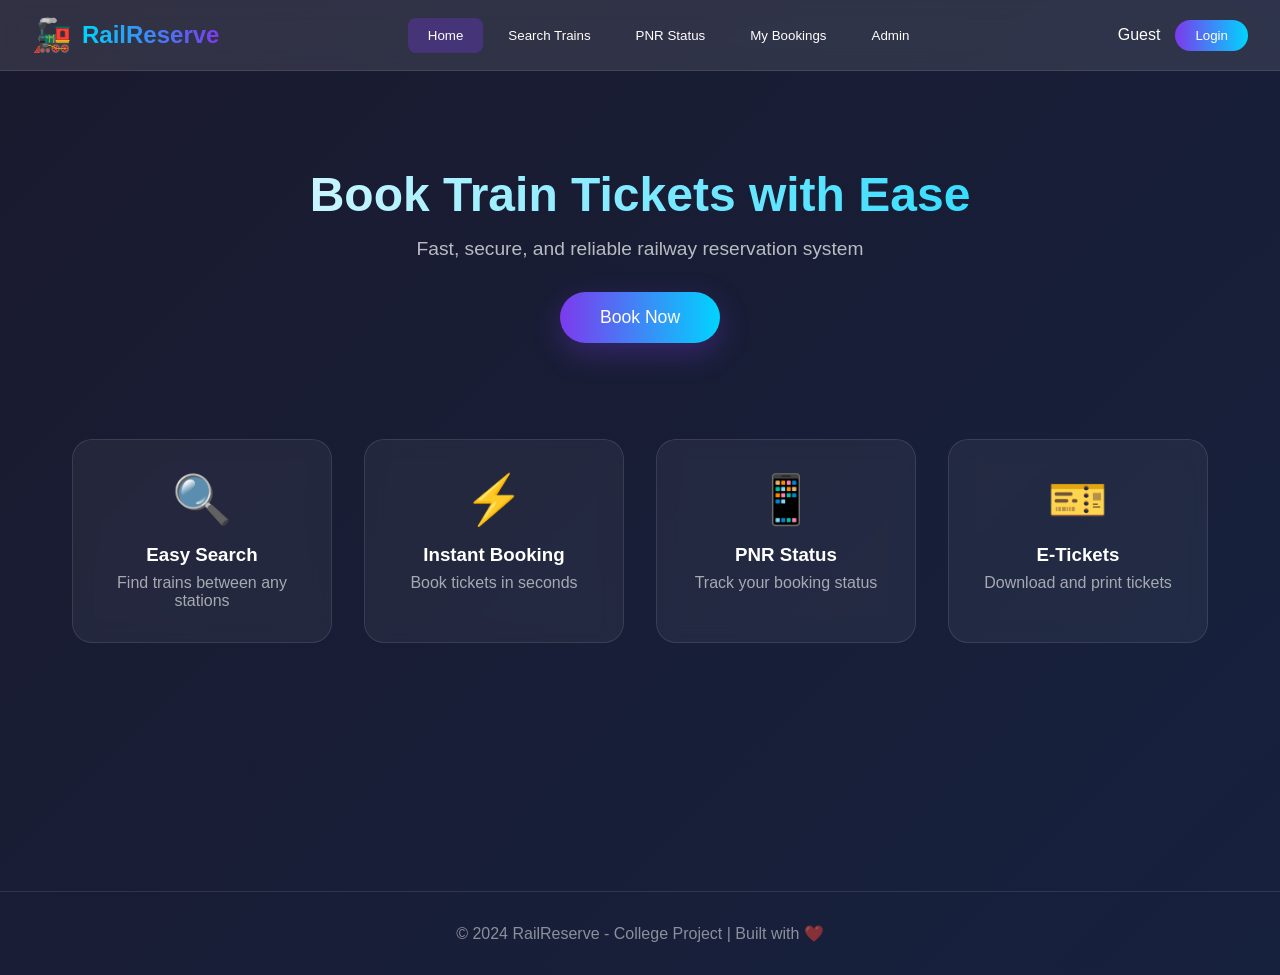
==== railwayreservation/index1.html @ 1a504360 "commit" ====
<!DOCTYPE html>
<html lang="en">
<head>
    <meta charset="UTF-8">
    <meta name="viewport" content="width=device-width, initial-scale=1.0">
    <title>RailReserve | Railway Reservation System</title>
    <link rel="stylesheet" href="style1.css">
    <link href="[fonts.googleapis.com](https://fonts.googleapis.com/css2?family=Poppins:wght@300;400;500;600;700&display=swap)" rel="stylesheet">
</head>
<body>
    <!-- Navigation -->
    <nav>
        <div class="nav-brand">
            <span class="logo">🚂</span>
            <h2>RailReserve</h2>
        </div>
        <div class="nav-links">
            <button class="nav-btn active" onclick="showSection('home')">Home</button>
            <button class="nav-btn" onclick="showSection('search')">Search Trains</button>
            <button class="nav-btn" onclick="showSection('pnr')">PNR Status</button>
            <button class="nav-btn" onclick="showSection('bookings')">My Bookings</button>
            <button class="nav-btn" onclick="showSection('admin')">Admin</button>
        </div>
        <div class="user-info" id="user-info">
            <span id="user-name">Guest</span>
            <button onclick="showLoginModal()">Login</button>
        </div>
    </nav>

    <!-- Home Section -->
    <section id="home-section" class="section">
        <div class="hero">
            <h1>Book Train Tickets with Ease</h1>
            <p>Fast, secure, and reliable railway reservation system</p>
            <button class="cta-btn" onclick="showSection('search')">Book Now</button>
        </div>
        <div class="features">
            <div class="feature-card">
                <span class="feature-icon">🔍</span>
                <h3>Easy Search</h3>
                <p>Find trains between any stations</p>
            </div>
            <div class="feature-card">
                <span class="feature-icon">⚡</span>
                <h3>Instant Booking</h3>
                <p>Book tickets in seconds</p>
            </div>
            <div class="feature-card">
                <span class="feature-icon">📱</span>
                <h3>PNR Status</h3>
                <p>Track your booking status</p>
            </div>
            <div class="feature-card">
                <span class="feature-icon">🎫</span>
                <h3>E-Tickets</h3>
                <p>Download and print tickets</p>
            </div>
        </div>
    </section>

    <!-- Search Section -->
    <section id="search-section" class="section" style="display:none;">
        <div class="container">
            <h1>Search Trains</h1>
            <div class="search-box">
                <div class="input-group">
                    <label>From Station</label>
                    <input type="text" id="from" placeholder="Enter city (e.g., Mumbai)" list="stations-list">
                </div>
                <div class="swap-btn" onclick="swapStations()">⇄</div>
                <div class="input-group">
                    <label>To Station</label>
                    <input type="text" id="to" placeholder="Enter city (e.g., Delhi)" list="stations-list">
                </div>
                <div class="input-group">
                    <label>Date</label>
                    <input type="date" id="travel-date">
                </div>
                <div class="input-group">
                    <label>Class</label>
                    <select id="travel-class">
                        <option value="SL">Sleeper (SL)</option>
                        <option value="3A">AC 3 Tier (3A)</option>
                        <option value="2A">AC 2 Tier (2A)</option>
                        <option value="1A">AC First Class (1A)</option>
                    </select>
                </div>
                <button class="search-btn" onclick="searchTrains()">Search Trains</button>
            </div>
            <datalist id="stations-list"></datalist>
            <div id="train-results"></div>
        </div>
    </section>

    <!-- PNR Status Section -->
    <section id="pnr-section" class="section" style="display:none;">
        <div class="container">
            <h1>Check PNR Status</h1>
            <div class="pnr-box">
                <input type="text" id="pnr-input" placeholder="Enter 10-digit PNR number" maxlength="10">
                <button onclick="checkPNR()">Check Status</button>
            </div>
            <div id="pnr-result"></div>
        </div>
    </section>

    <!-- Bookings Section -->
    <section id="bookings-section" class="section" style="display:none;">
        <div class="container">
            <h1>My Bookings</h1>
            <div class="filter-bar">
                <button class="filter-btn active" onclick="filterBookings('all')">All</button>
                <button class="filter-btn" onclick="filterBookings('confirmed')">Confirmed</button>
                <button class="filter-btn" onclick="filterBookings('cancelled')">Cancelled</button>
            </div>
            <div id="booked-list"></div>
        </div>
    </section>

    <!-- Admin Section -->
    <section id="admin-section" class="section" style="display:none;">
        <div class="container">
            <h1>Admin Panel</h1>
            <div class="admin-tabs">
                <button class="tab-btn active" onclick="showAdminTab('trains')">Manage Trains</button>
                <button class="tab-btn" onclick="showAdminTab('bookings')">All Bookings</button>
                <button class="tab-btn" onclick="showAdminTab('stats')">Statistics</button>
            </div>
            
            <div id="admin-trains" class="admin-content">
                <h2>Add New Train</h2>
                <form id="add-train-form" onsubmit="addTrain(event)">
                    <div class="form-row">
                        <input type="text" id="train-number" placeholder="Train Number" required>
                        <input type="text" id="train-name" placeholder="Train Name" required>
                    </div>
                    <div class="form-row">
                        <input type="text" id="train-from" placeholder="From Station" required>
                        <input type="text" id="train-to" placeholder="To Station" required>
                    </div>
                    <div class="form-row">
                        <input type="time" id="departure-time" required>
                        <input type="time" id="arrival-time" required>
                    </div>
                    <div class="form-row">
                        <input type="number" id="train-price" placeholder="Base Price (₹)" required>
                        <input type="number" id="total-seats" placeholder="Total Seats" required>
                    </div>
                    <div class="form-row">
                        <label>Running Days:</label>
                        <div class="days-checkboxes">
                            <label><input type="checkbox" value="Mon"> Mon</label>
                            <label><input type="checkbox" value="Tue"> Tue</label>
                            <label><input type="checkbox" value="Wed"> Wed</label>
                            <label><input type="checkbox" value="Thu"> Thu</label>
                            <label><input type="checkbox" value="Fri"> Fri</label>
                            <label><input type="checkbox" value="Sat"> Sat</label>
                            <label><input type="checkbox" value="Sun"> Sun</label>
                        </div>
                    </div>
                    <button type="submit">Add Train</button>
                </form>
                <h2>Existing Trains</h2>
                <div id="trains-list"></div>
            </div>
            
            <div id="admin-bookings" class="admin-content" style="display:none;">
                <h2>All Bookings</h2>
                <div id="all-bookings-list"></div>
            </div>
            
            <div id="admin-stats" class="admin-content" style="display:none;">
                <h2>Statistics</h2>
                <div class="stats-grid" id="stats-grid"></div>
            </div>
        </div>
    </section>

    <!-- Booking Modal -->
    <div id="booking-modal" class="modal">
        <div class="modal-content">
            <span class="close" onclick="closeModal('booking-modal')">&times;</span>
            <h2>Book Ticket</h2>
            <form id="booking-form" onsubmit="confirmBooking(event)">
                <div id="train-info"></div>
                <h3>Passenger Details</h3>
                <div id="passenger-forms"></div>
                <button type="button" class="add-passenger-btn" onclick="addPassenger()">+ Add Passenger</button>
                <div class="form-group">
                    <label>Contact Email</label>
                    <input type="email" id="contact-email" required>
                </div>
                <div class="form-group">
                    <label>Contact Phone</label>
                    <input type="tel" id="contact-phone" required>
                </div>
                <div class="price-summary" id="price-summary"></div>
                <button type="submit" class="confirm-btn">Confirm Booking</button>
            </form>
        </div>
    </div>

    <!-- Login Modal -->
    <div id="login-modal" class="modal">
        <div class="modal-content small">
            <span class="close" onclick="closeModal('login-modal')">&times;</span>
            <h2>Login / Register</h2>
            <div class="tabs">
                <button class="tab active" onclick="switchTab('login')">Login</button>
                <button class="tab" onclick="switchTab('register')">Register</button>
            </div>
            <form id="login-form" onsubmit="handleLogin(event)">
                <input type="email" id="login-email" placeholder="Email" required>
                <input type="password" id="login-password" placeholder="Password" required>
                <button type="submit">Login</button>
            </form>
            <form id="register-form" style="display:none;" onsubmit="handleRegister(event)">
                <input type="text" id="register-name" placeholder="Full Name" required>
                <input type="email" id="register-email" placeholder="Email" required>
                <input type="tel" id="register-phone" placeholder="Phone" required>
                <input type="password" id="register-password" placeholder="Password" required>
                <button type="submit">Register</button>
            </form>
        </div>
    </div>

    <!-- Ticket Modal -->
    <div id="ticket-modal" class="modal">
        <div class="modal-content">
            <span class="close" onclick="closeModal('ticket-modal')">&times;</span>
            <div id="ticket-content"></div>
            <div class="ticket-actions">
                <button onclick="printTicket()">🖨️ Print Ticket</button>
                <button onclick="downloadTicket()">📥 Download</button>
            </div>
        </div>
    </div>

    <footer>
        <p>© 2024 RailReserve - College Project | Built with ❤️</p>
    </footer>

    <script src="database.js"></script>
    <script src="script.js"></script>
</body>
</html>
---- railwayreservation/style1.css ----
* {
    margin: 0;
    padding: 0;
    box-sizing: border-box;
}

body {
    font-family: 'Poppins', sans-serif;
    background: linear-gradient(135deg, #1a1a2e 0%, #16213e 100%);
    min-height: 100vh;
    color: #fff;
}

/* Navigation */
nav {
    background: rgba(255, 255, 255, 0.1);
    backdrop-filter: blur(10px);
    padding: 1rem 2rem;
    display: flex;
    justify-content: space-between;
    align-items: center;
    position: sticky;
    top: 0;
    z-index: 100;
    border-bottom: 1px solid rgba(255, 255, 255, 0.1);
}

.nav-brand {
    display: flex;
    align-items: center;
    gap: 10px;
}

.nav-brand .logo {
    font-size: 2rem;
}

.nav-brand h2 {
    background: linear-gradient(90deg, #00d4ff, #7c3aed);
    -webkit-background-clip: text;
    -webkit-text-fill-color: transparent;
    background-clip: text;
}

.nav-links {
    display: flex;
    gap: 5px;
}

.nav-btn {
    padding: 10px 20px;
    background: transparent;
    color: #fff;
    border: none;
    border-radius: 8px;
    cursor: pointer;
    transition: all 0.3s;
    font-family: inherit;
}

.nav-btn:hover,
.nav-btn.active {
    background: rgba(124, 58, 237, 0.3);
}

.user-info {
    display: flex;
    align-items: center;
    gap: 15px;
}

.user-info button {
    padding: 8px 20px;
    background: linear-gradient(90deg, #7c3aed, #00d4ff);
    border: none;
    border-radius: 20px;
    color: #fff;
    cursor: pointer;
    font-family: inherit;
    transition: transform 0.3s;
}

.user-info button:hover {
    transform: scale(1.05);
}

/* Sections */
.section {
    padding: 2rem;
    min-height: calc(100vh - 80px);
}

.container {
    max-width: 1200px;
    margin: 0 auto;
}

/* Hero Section */
.hero {
    text-align: center;
    padding: 4rem 2rem;
}

.hero h1 {
    font-size: 3rem;
    margin-bottom: 1rem;
    background: linear-gradient(90deg, #fff, #00d4ff);
    -webkit-background-clip: text;
    -webkit-text-fill-color: transparent;
    background-clip: text;
}

.hero p {
    font-size: 1.2rem;
    color: rgba(255, 255, 255, 0.7);
    margin-bottom: 2rem;
}

.cta-btn {
    padding: 15px 40px;
    font-size: 1.1rem;
    background: linear-gradient(90deg, #7c3aed, #00d4ff);
    border: none;
    border-radius: 30px;
    color: #fff;
    cursor: pointer;
    font-family: inherit;
    transition: all 0.3s;
    box-shadow: 0 10px 30px rgba(124, 58, 237, 0.3);
}

.cta-btn:hover {
    transform: translateY(-3px);
    box-shadow: 0 15px 40px rgba(124, 58, 237, 0.4);
}

/* Features */
.features {
    display: grid;
    grid-template-columns: repeat(auto-fit, minmax(250px, 1fr));
    gap: 2rem;
    padding: 2rem;
    max-width: 1200px;
    margin: 0 auto;
}

.feature-card {
    background: rgba(255, 255, 255, 0.05);
    backdrop-filter: blur(10px);
    padding: 2rem;
    border-radius: 20px;
    text-align: center;
    border: 1px solid rgba(255, 255, 255, 0.1);
    transition: all 0.3s;
}

.feature-card:hover {
    transform: translateY(-10px);
    border-color: #7c3aed;
}

.feature-icon {
    font-size: 3rem;
    display: block;
    margin-bottom: 1rem;
}

.feature-card h3 {
    margin-bottom: 0.5rem;
}

.feature-card p {
    color: rgba(255, 255, 255, 0.6);
}

/* Search Box */
.search-box {
    background: rgba(255, 255, 255, 0.05);
    backdrop-filter: blur(10px);
    padding: 2rem;
    border-radius: 20px;
    display: flex;
    flex-wrap: wrap;
    gap: 1rem;
    align-items: flex-end;
    border: 1px solid rgba(255, 255, 255, 0.1);
    margin-bottom: 2rem;
}

.input-group {
    flex: 1;
    min-width: 150px;
}

.input-group label {
    display: block;
    margin-bottom: 5px;
    font-size: 0.9rem;
    color: rgba(255, 255, 255, 0.7);
}

.input-group input,
.input-group select {
    width: 100%;
    padding: 12px 15px;
    border: 1px solid rgba(255, 255, 255, 0.2);
    border-radius: 10px;
    background: rgba(255, 255, 255, 0.1);
    color: #fff;
    font-family: inherit;
    font-size: 1rem;
}

.input-group input::placeholder {
    color: rgba(255, 255, 255, 0.5);
}

.input-group input:focus,
.input-group select:focus {
    outline: none;
    border-color: #7c3aed;
}

.swap-btn {
    width: 40px;
    height: 40px;
    display: flex;
    align-items: center;
    justify-content: center;
    background: rgba(124, 58, 237, 0.3);
    border-radius: 50%;
    cursor: pointer;
    font-size: 1.2rem;
    transition: all 0.3s;
}

.swap-btn:hover {
    background: #7c3aed;
    transform: rotate(180deg);
}

.search-btn {
    padding: 12px 30px;
    background: linear-gradient(90deg, #7c3aed, #00d4ff);
    border: none;
    border-radius: 10px;
    color: #fff;
    cursor: pointer;
    font-family: inherit;
    font-size: 1rem;
    font-weight: 500;
    transition: all 0.3s;
}

.search-btn:hover {
    transform: scale(1.05);
}

/* Train Cards */
.train-card {
    background: rgba(255, 255, 255, 0.05);
    backdrop-filter: blur(10px);
    padding: 1.5rem;
    border-radius: 15px;
    margin-bottom: 1rem;
    border: 1px solid rgba(255, 255, 255, 0.1);
    display: grid;
    grid-template-columns: 2fr 1fr 1fr 1fr auto;
    align-items: center;
    gap: 1rem;
    transition: all 0.3s;
}

.train-card:hover {
    border-color: #7c3aed;
    transform: translateX(5px);
}

.train-info h3 {
    margin-bottom: 5px;
    color: #00d4ff;
}

.train-info .train-number {
    font-size: 0.85rem;
    color: rgba(255, 255, 255, 0.5);
}

.train-timing {
    text-align: center;
}

.train-timing .time {
    font-size: 1.2rem;
    font-weight: 600;
}

.train-timing .station {
    font-size: 0.8rem;
    color: rgba(255, 255, 255, 0.5);
}

.train-duration {
    text-align: center;
    padding: 0 1rem;
    border-left: 1px solid rgba(255, 255, 255, 0.1);
    border-right: 1px solid rgba(255, 255, 255, 0.1);
}

.train-duration .duration {
    font-size: 0.9rem;
    color: #00d4ff;
}

.train-duration .line {
    width: 100%;
    height: 2px;
    background: linear-gradient(90deg, #7c3aed, #00d4ff);
    margin: 5px 0;
    position: relative;
}

.train-duration .line::before,
.train-duration .line::after {
    content: '';
    position: absolute;
    width: 8px;
    height: 8px;
    background: #fff;
    border-radius: 50%;
    top: 50%;
    transform: translateY(-50%);
}

.train-duration .line::before {
    left: 0;
}

.train-duration .line::after {
    right: 0;
}

.train-seats {
    text-align: center;
}

.seats-available {
    color: #4ade80;
    font-weight: 600;
}

.seats-limited {
    color: #fbbf24;
    font-weight: 600;
}

.seats-none {
    color: #f87171;
    font-weight: 600;
}

.train-price {
    text-align: right;
}

.train-price .price {
    font-size: 1.3rem;
    font-weight: 700;
    color: #4ade80;
}

.book-btn {
    padding: 10px 25px;
    background: linear-gradient(90deg, #7c3aed, #00d4ff);
    border: none;
    border-radius: 8px;
    color: #fff;
    cursor: pointer;
    font-family: inherit;
    font-weight: 500;
    transition: all 0.3s;
}

.book-btn:hover {
    transform: scale(1.05);
}

.book-btn:disabled {
    background: #666;
    cursor: not-allowed;
    transform: none;
}

/* PNR Section */
.pnr-box {
    display: flex;
    gap: 1rem;
    max-width: 500px;
    margin: 0 auto 2rem;
}

.pnr-box input {
    flex: 1;
    padding: 15px 20px;
    border: 2px solid rgba(255, 255, 255, 0.2);
    border-radius: 10px;
    background: rgba(255, 255, 255, 0.1);
    color: #fff;
    font-size: 1.2rem;
    font-family: inherit;
    letter-spacing: 2px;
}

.pnr-box input:focus {
    outline: none;
    border-color: #7c3aed;
}

.pnr-box button {
    padding: 15px 30px;
    background: linear-gradient(90deg, #7c3aed, #00d4ff);
    border: none;
    border-radius: 10px;
    color: #fff;
    cursor: pointer;
    font-family: inherit;
    font-size: 1rem;
    font-weight: 500;
}

#pnr-result {
    max-width: 600px;
    margin: 0 auto;
}

.pnr-card {
    background: rgba(255, 255, 255, 0.05);
    backdrop-filter: blur(10px);
    padding: 2rem;
    border-radius: 20px;
    border: 1px solid rgba(255, 255, 255, 0.1);
}

.pnr-header {
    display: flex;
    justify-content: space-between;
    align-items: center;
    margin-bottom: 1.5rem;
    padding-bottom: 1rem;
    border-bottom: 1px solid rgba(255, 255, 255, 0.1);
}

.pnr-status {
    padding: 5px 15px;
    border-radius: 20px;
    font-weight: 600;
}

.pnr-status.confirmed {
    background: rgba(74, 222, 128, 0.2);
    color: #4ade80;
}

.pnr-status.waiting {
    background: rgba(251, 191, 36, 0.2);
    color: #fbbf24;
}

.pnr-status.cancelled {
    background: rgba(248, 113, 113, 0.2);
    color: #f87171;
}

/* Filter Bar */
.filter-bar {
    display: flex;
    gap: 10px;
    margin-bottom: 1.5rem;
}

.filter-btn {
    padding: 8px 20px;
    background: rgba(255, 255, 255, 0.1);
    border: 1px solid rgba(255, 255, 255, 0.2);
    border-radius: 20px;
    color: #fff;
    cursor: pointer;
    font-family: inherit;
    transition: all 0.3s;
}

.filter-btn:hover,
.filter-btn.active {
    background: #7c3aed;
    border-color: #7c3aed;
}

/* Ticket Card */
.ticket-card {
    background: rgba(255, 255, 255, 0.05);
    backdrop-filter: blur(10px);
    padding: 1.5rem;
    border-radius: 15px;
    margin-bottom: 1rem;
    border-left: 4px solid #4ade80;
    display: flex;
    justify-content: space-between;
    align-items: center;
}

.ticket-card.cancelled {
    border-left-color: #f87171;
    opacity: 0.7;
}

.ticket-details h3 {
    color: #00d4ff;
    margin-bottom: 5px;
}

.ticket-pnr {
    font-family: monospace;
    background: rgba(255, 255, 255, 0.1);
    padding: 2px 8px;
    border-radius: 4px;
    font-size: 0.9rem;
}

.ticket-actions {
    display: flex;
    gap: 10px;
}

.ticket-actions button {
    padding: 8px 15px;
    border: none;
    border-radius: 8px;
    cursor: pointer;
    font-family: inherit;
    transition: all 0.3s;
}

.view-btn {
    background: rgba(0, 212, 255, 0.2);
    color: #00d4ff;
}

.cancel-btn {
    background: rgba(248, 113, 113, 0.2);
    color: #f87171;
}

/* Admin Section */
.admin-tabs {
    display: flex;
    gap: 10px;
    margin-bottom: 2rem;
}

.tab-btn {
    padding: 10px 25px;
    background: rgba(255, 255, 255, 0.1);
    border: 1px solid rgba(255, 255, 255, 0.2);
    border-radius: 10px;
    color: #fff;
    cursor: pointer;
    font-family: inherit;
    transition: all 0.3s;
}

.tab-btn:hover,
.tab-btn.active {
    background: #7c3aed;
    border-color: #7c3aed;
}

.admin-content {
    background: rgba(255, 255, 255, 0.05);
    backdrop-filter: blur(10px);
    padding: 2rem;
    border-radius: 20px;
    border: 1px solid rgba(255, 255, 255, 0.1);
}

.admin-content h2 {
    margin-bottom: 1.5rem;
    color: #00d4ff;
}

.form-row {
    display: flex;
    gap: 1rem;
    margin-bottom: 1rem;
}

.form-row input,
.form-row select {
    flex: 1;
    padding: 12px 15px;
    border: 1px solid rgba(255, 255, 255, 0.2);
    border-radius: 10px;
    background: rgba(255, 255, 255, 0.1);
    color: #fff;
    font-family: inherit;
}

.form-row input:focus {
    outline: none;
    border-color: #7c3aed;
}

.days-checkboxes {
    display: flex;
    flex-wrap: wrap;
    gap: 15px;
}

.days-checkboxes label {
    display: flex;
    align-items: center;
    gap: 5px;
    cursor: pointer;
}

#add-train-form button {
    width: 100%;
    padding: 12px;
    background: linear-gradient(90deg, #7c3aed, #00d4ff);
    border: none;
    border-radius: 10px;
    color: #fff;
    cursor: pointer;
    font-family: inherit;
    font-size: 1rem;
    font-weight: 500;
    margin-top: 1rem;
}

.stats-grid {
    display: grid;
    grid-template-columns: repeat(auto-fit, minmax(200px, 1fr));
    gap: 1.5rem;
}

.stat-card {
    background: rgba(255, 255, 255, 0.05);
    padding: 1.5rem;
    border-radius: 15px;
    text-align: center;
    border: 1px solid rgba(255, 255, 255, 0.1);
}

.stat-card .value {
    font-size: 2.5rem;
    font-weight: 700;
    background: linear-gradient(90deg, #00d4ff, #7c3aed);
    -webkit-background-clip: text;
    -webkit-text-fill-color: transparent;
    background-clip: text;
}

.stat-card .label {
    color: rgba(255, 255, 255, 0.6);
    margin-top: 5px;
}

/* Modal */
.modal {
    display: none;
    position: fixed;
    top: 0;
    left: 0;
    width: 100%;
    height: 100%;
    background: rgba(0, 0, 0, 0.8);
    backdrop-filter: blur(5px);
    z-index: 1000;
    justify-content: center;
    align-items: center;
    padding: 1rem;
}

.modal-content {
    background: linear-gradient(135deg, #1a1a2e 0%, #16213e 100%);
    padding: 2rem;
    border-radius: 20px;
    max-width: 600px;
    width: 100%;
    max-height: 90vh;
    overflow-y: auto;
    position: relative;
    border: 1px solid rgba(255, 255, 255, 0.1);
}

.modal-content.small {
    max-width: 400px;
}

.close {
    position: absolute;
    top: 15px;
    right: 20px;
    font-size: 1.5rem;
    cursor: pointer;
    color: rgba(255, 255, 255, 0.5);
    transition: color 0.3s;
}

.close:hover {
    color: #fff;
}

.modal-content h2 {
    margin-bottom: 1.5rem;
    color: #00d4ff;
}

.tabs {
    display: flex;
    gap: 10px;
    margin-bottom: 1.5rem;
}

.tab {
    flex: 1;
    padding: 10px;
    background: rgba(255, 255, 255, 0.1);
    border: none;
    border-radius: 8px;
    color: #fff;
    cursor: pointer;
    font-family: inherit;
    transition: all 0.3s;
}

.tab.active {
    background: #7c3aed;
}

#login-form input,
#register-form input {
    width: 100%;
    padding: 12px 15px;
    margin-bottom: 1rem;
    border: 1px solid rgba(255, 255, 255, 0.2);
    border-radius: 10px;
    background: rgba(255, 255, 255, 0.1);
    color: #fff;
    font-family: inherit;
}

#login-form button,
#register-form button {
    width: 100%;
    padding: 12px;
    background: linear-gradient(90deg, #7c3aed, #00d4ff);
    border: none;
    border-radius: 10px;
    color: #fff;
    cursor: pointer;
    font-family: inherit;
    font-weight: 500;
}

/* Booking Form */
.form-group {
    margin-bottom: 1rem;
}

.form-group label {
    display: block;
    margin-bottom: 5px;
    color: rgba(255, 255, 255, 0.7);
}

.form-group input,
.form-group select {
    width: 100%;
    padding: 12px 15px;
    border: 1px solid rgba(255, 255, 255, 0.2);
    border-radius: 10px;
    background: rgba(255, 255, 255, 0.1);
    color: #fff;
    font-family: inherit;
}

.passenger-form {
    background: rgba(255, 255, 255, 0.05);
    padding: 1rem;
    border-radius: 10px;
    margin-bottom: 1rem;
    position: relative;
}

.passenger-form h4 {
    margin-bottom: 1rem;
    color: #00d4ff;
}

.remove-passenger {
    position: absolute;
    top: 10px;
    right: 10px;
    background: rgba(248, 113, 113, 0.2);
    border: none;
    color: #f87171;
    width: 25px;
    height: 25px;
    border-radius: 50%;
    cursor: pointer;
}

.add-passenger-btn {
    width: 100%;
    padding: 10px;
    background: rgba(255, 255, 255, 0.1);
    border: 2px dashed rgba(255, 255, 255, 0.3);
    border-radius: 10px;
    color: rgba(255, 255, 255, 0.7);
    cursor: pointer;
    font-family: inherit;
    margin-bottom: 1rem;
    transition: all 0.3s;
}

.add-passenger-btn:hover {
    border-color: #7c3aed;
    color: #7c3aed;
}

.price-summary {
    background: rgba(74, 222, 128, 0.1);
    padding: 1rem;
    border-radius: 10px;
    margin-bottom: 1rem;
}

.price-summary .total {
    font-size: 1.5rem;
    font-weight: 700;
    color: #4ade80;
}

.confirm-btn {
    width: 100%;
    padding: 15px;
    background: linear-gradient(90deg, #4ade80, #00d4ff);
    border: none;
    border-radius: 10px;
    color: #fff;
    cursor: pointer;
    font-family: inherit;
    font-size: 1.1rem;
    font-weight: 600;
}

/* Ticket Display */
.ticket-display {
    background: #fff;
    color: #333;
    padding: 2rem;
    border-radius: 15px;
    font-family: 'Courier New', monospace;
}

.ticket-display .header {
    text-align: center;
    border-bottom: 2px dashed #ccc;
    padding-bottom: 1rem;
    margin-bottom: 1rem;
}

.ticket-display .header h2 {
    color: #7c3aed;
}

.ticket-display .details {
    display: grid;
    grid-template-columns: 1fr 1fr;
    gap: 1rem;
}

.ticket-display .detail-item {
    padding: 0.5rem;
}

.ticket-display .label {
    font-size: 0.8rem;
    color: #666;
}

.ticket-display .value {
    font-weight: bold;
    font-size: 1.1rem;
}

.ticket-display .pnr-code {
    text-align: center;
    margin-top: 1rem;
    padding-top: 1rem;
    border-top: 2px dashed #ccc;
}

.ticket-display .pnr-code .pnr {
    font-size: 2rem;
    font-weight: bold;
    color: #7c3aed;
    letter-spacing: 3px;
}

.ticket-display .barcode {
    text-align: center;
    margin-top: 1rem;
    font-size: 2rem;
    letter-spacing: 5px;
}

/* Footer */
footer {
    text-align: center;
    padding: 2rem;
    color: rgba(255, 255, 255, 0.5);
    border-top: 1px solid rgba(255, 255, 255, 0.1);
}

/* Responsive */
@media (max-width: 768px) {
    nav {
        flex-direction: column;
        gap: 1rem;
    }
    
    .nav-links {
        flex-wrap: wrap;
        justify-content: center;
    }
    
    .hero h1 {
        font-size: 2rem;
    }
    
    .train-card {
        grid-template-columns: 1fr;
        text-align: center;
    }
    
    .train-duration {
        border: none;
        border-top: 1px solid rgba(255, 255, 255, 0.1);
        border-bottom: 1px solid rgba(255, 255, 255, 0.1);
        padding: 1rem 0;
    }
    
    .form-row {
        flex-direction: column;
    }
}

/* Animations */
@keyframes fadeIn {
    from { opacity: 0; transform: translateY(20px); }
    to { opacity: 1; transform: translateY(0); }
}

.train-card {
    animation: fadeIn 0.5s ease forwards;
}

.train-card:nth-child(1) { animation-delay: 0.1s; }
.train-card:nth-child(2) { animation-delay: 0.2s; }
.train-card:nth-child(3) { animation-delay: 0.3s; }
.train-card:nth-child(4) { animation-delay: 0.4s; }
.train-card:nth-child(5) { animation-delay: 0.5s; }

/* Toast Notifications */
.toast {
    position: fixed;
    bottom: 20px;
    right: 20px;
    padding: 15px 25px;
    background: #333;
    color: #fff;
    border-radius: 10px;
    z-index: 2000;
    animation: slideIn 0.3s ease;
}

.toast.success {
    background: linear-gradient(90deg, #4ade80, #22c55e);
}

.toast.error {
    background: linear-gradient(90deg, #f87171, #ef4444);
}

@keyframes slideIn {
    from { transform: translateX(100%); opacity: 0; }
    to { transform: translateX(0); opacity: 1; }
}
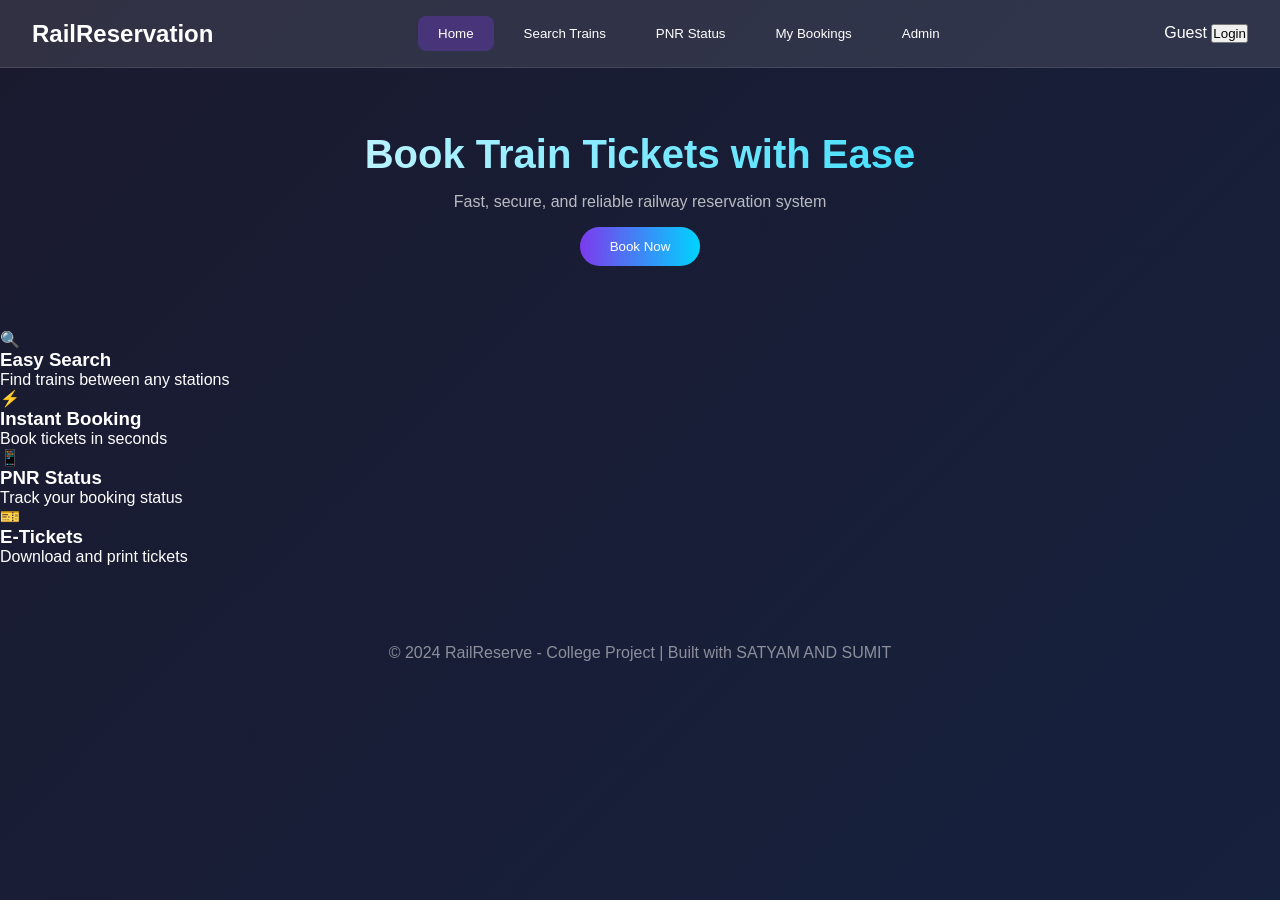
==== commit 2c4aaa91: "commit" ====
--- a/railwayreservation/index1.html
+++ b/railwayreservation/index1.html
@@ -11,8 +11,7 @@
     <!-- Navigation -->
     <nav>
         <div class="nav-brand">
-            <span class="logo">🚂</span>
-            <h2>RailReserve</h2>
+            <h2>RailReservation</h2>
         </div>
         <div class="nav-links">
             <button class="nav-btn active" onclick="showSection('home')">Home</button>
@@ -235,9 +234,12 @@
             </div>
         </div>
     </div>
+<br>
+<br>
+<br>
 
     <footer>
-        <p>© 2024 RailReserve - College Project | Built with ❤️</p>
+        <p>© 2024 RailReserve - College Project | Built with SATYAM AND SUMIT</p>
     </footer>
 
     <script src="database.js"></script>
--- a/railwayreservation/style1.css
+++ b/railwayreservation/style1.css
@@ -1,999 +1,132 @@
-* {
-    margin: 0;
-    padding: 0;
-    box-sizing: border-box;
+/* Reset */
+*{margin:0;padding:0;box-sizing:border-box}
+
+/* Body */
+body{
+  font-family:Poppins,sans-serif;
+  background:linear-gradient(135deg,#1a1a2e,#16213e);
+  color:#fff;min-height:100vh;
 }
 
-body {
-    font-family: 'Poppins', sans-serif;
-    background: linear-gradient(135deg, #1a1a2e 0%, #16213e 100%);
-    min-height: 100vh;
-    color: #fff;
+/* Navbar */
+nav{
+  display:flex;justify-content:space-between;align-items:center;
+  padding:1rem 2rem;position:sticky;top:0;z-index:100;
+  background:rgba(255,255,255,.1);border-bottom:1px solid rgba(255,255,255,.1)
+}
+.nav-links{display:flex;gap:10px}
+.nav-btn{
+  padding:10px 20px;border:none;border-radius:8px;
+  background:transparent;color:#fff;cursor:pointer
+}
+.nav-btn:hover,.active{background:rgba(124,58,237,.3)}
+
+/* Hero */
+.hero{text-align:center;padding:4rem 2rem}
+.hero h1{
+  font-size:2.5rem;
+  background:linear-gradient(90deg,#fff,#00d4ff);
+  -webkit-background-clip:text;color:transparent
+}
+.hero p{color:rgba(255,255,255,.7);margin:1rem 0}
+.cta-btn{
+  padding:12px 30px;border:none;border-radius:25px;
+  background:linear-gradient(90deg,#7c3aed,#00d4ff);
+  color:#fff;cursor:pointer
 }
 
-/* Navigation */
-nav {
-    background: rgba(255, 255, 255, 0.1);
-    backdrop-filter: blur(10px);
-    padding: 1rem 2rem;
-    display: flex;
-    justify-content: space-between;
-    align-items: center;
-    position: sticky;
-    top: 0;
-    z-index: 100;
-    border-bottom: 1px solid rgba(255, 255, 255, 0.1);
+/* Cards */
+.card{
+  background:rgba(255,255,255,.05);
+  padding:1.5rem;border-radius:15px;
+  border:1px solid rgba(255,255,255,.1);
+  transition:.3s
+}
+.card:hover{transform:translateY(-5px);border-color:#7c3aed}
+
+/* Grid */
+.grid{
+  display:grid;
+  grid-template-columns:repeat(auto-fit,minmax(250px,1fr));
+  gap:1.5rem;padding:2rem
 }
 
-.nav-brand {
-    display: flex;
-    align-items: center;
-    gap: 10px;
+/* Inputs */
+input,select{
+  width:100%;padding:10px;border-radius:8px;
+  border:1px solid rgba(255,255,255,.2);
+  background:rgba(255,255,255,.1);color:#fff
+}
+input:focus,select:focus{outline:none;border-color:#7c3aed}
+
+/* Buttons */
+.btn{
+  padding:10px 20px;border:none;border-radius:8px;
+  background:linear-gradient(90deg,#7c3aed,#00d4ff);
+  color:#fff;cursor:pointer
+}
+.btn:hover{transform:scale(1.05)}
+
+/* Train Card */
+.train{
+  display:grid;
+  grid-template-columns:2fr 1fr 1fr auto;
+  gap:1rem;align-items:center
+}
+.price{color:#4ade80;font-weight:bold}
+.available{color:#4ade80}
+.limited{color:#fbbf24}
+.full{color:#f87171}
+
+/* PNR */
+.pnr{
+  display:flex;gap:1rem;max-width:500px;margin:auto
 }
 
-.nav-brand .logo {
-    font-size: 2rem;
+/* Ticket */
+.ticket{
+  display:flex;justify-content:space-between;
+  padding:1rem;border-left:4px solid #4ade80
+}
+.ticket.cancel{border-color:#f87171;opacity:.6}
+
+/* Modal */
+.modal{
+  display:none;position:fixed;top:0;left:0;width:100%;height:100%;
+  background:rgba(0,0,0,.8);justify-content:center;align-items:center
+}
+.modal-content{
+  background:#1a1a2e;padding:2rem;border-radius:15px;
+  max-width:500px;width:90%
 }
 
-.nav-brand h2 {
-    background: linear-gradient(90deg, #00d4ff, #7c3aed);
-    -webkit-background-clip: text;
-    -webkit-text-fill-color: transparent;
-    background-clip: text;
-}
-
-.nav-links {
-    display: flex;
-    gap: 5px;
-}
-
-.nav-btn {
-    padding: 10px 20px;
-    background: transparent;
-    color: #fff;
-    border: none;
-    border-radius: 8px;
-    cursor: pointer;
-    transition: all 0.3s;
-    font-family: inherit;
-}
-
-.nav-btn:hover,
-.nav-btn.active {
-    background: rgba(124, 58, 237, 0.3);
-}
-
-.user-info {
-    display: flex;
-    align-items: center;
-    gap: 15px;
-}
-
-.user-info button {
-    padding: 8px 20px;
-    background: linear-gradient(90deg, #7c3aed, #00d4ff);
-    border: none;
-    border-radius: 20px;
-    color: #fff;
-    cursor: pointer;
-    font-family: inherit;
-    transition: transform 0.3s;
-}
-
-.user-info button:hover {
-    transform: scale(1.05);
-}
-
-/* Sections */
-.section {
-    padding: 2rem;
-    min-height: calc(100vh - 80px);
-}
-
-.container {
-    max-width: 1200px;
-    margin: 0 auto;
-}
-
-/* Hero Section */
-.hero {
-    text-align: center;
-    padding: 4rem 2rem;
-}
-
-.hero h1 {
-    font-size: 3rem;
-    margin-bottom: 1rem;
-    background: linear-gradient(90deg, #fff, #00d4ff);
-    -webkit-background-clip: text;
-    -webkit-text-fill-color: transparent;
-    background-clip: text;
-}
-
-.hero p {
-    font-size: 1.2rem;
-    color: rgba(255, 255, 255, 0.7);
-    margin-bottom: 2rem;
-}
-
-.cta-btn {
-    padding: 15px 40px;
-    font-size: 1.1rem;
-    background: linear-gradient(90deg, #7c3aed, #00d4ff);
-    border: none;
-    border-radius: 30px;
-    color: #fff;
-    cursor: pointer;
-    font-family: inherit;
-    transition: all 0.3s;
-    box-shadow: 0 10px 30px rgba(124, 58, 237, 0.3);
-}
-
-.cta-btn:hover {
-    transform: translateY(-3px);
-    box-shadow: 0 15px 40px rgba(124, 58, 237, 0.4);
-}
-
-/* Features */
-.features {
-    display: grid;
-    grid-template-columns: repeat(auto-fit, minmax(250px, 1fr));
-    gap: 2rem;
-    padding: 2rem;
-    max-width: 1200px;
-    margin: 0 auto;
-}
-
-.feature-card {
-    background: rgba(255, 255, 255, 0.05);
-    backdrop-filter: blur(10px);
-    padding: 2rem;
-    border-radius: 20px;
-    text-align: center;
-    border: 1px solid rgba(255, 255, 255, 0.1);
-    transition: all 0.3s;
-}
-
-.feature-card:hover {
-    transform: translateY(-10px);
-    border-color: #7c3aed;
-}
-
-.feature-icon {
-    font-size: 3rem;
-    display: block;
-    margin-bottom: 1rem;
-}
-
-.feature-card h3 {
-    margin-bottom: 0.5rem;
-}
-
-.feature-card p {
-    color: rgba(255, 255, 255, 0.6);
-}
-
-/* Search Box */
-.search-box {
-    background: rgba(255, 255, 255, 0.05);
-    backdrop-filter: blur(10px);
-    padding: 2rem;
-    border-radius: 20px;
-    display: flex;
-    flex-wrap: wrap;
-    gap: 1rem;
-    align-items: flex-end;
-    border: 1px solid rgba(255, 255, 255, 0.1);
-    margin-bottom: 2rem;
-}
-
-.input-group {
-    flex: 1;
-    min-width: 150px;
-}
-
-.input-group label {
-    display: block;
-    margin-bottom: 5px;
-    font-size: 0.9rem;
-    color: rgba(255, 255, 255, 0.7);
-}
-
-.input-group input,
-.input-group select {
-    width: 100%;
-    padding: 12px 15px;
-    border: 1px solid rgba(255, 255, 255, 0.2);
-    border-radius: 10px;
-    background: rgba(255, 255, 255, 0.1);
-    color: #fff;
-    font-family: inherit;
-    font-size: 1rem;
-}
-
-.input-group input::placeholder {
-    color: rgba(255, 255, 255, 0.5);
-}
-
-.input-group input:focus,
-.input-group select:focus {
-    outline: none;
-    border-color: #7c3aed;
-}
-
-.swap-btn {
-    width: 40px;
-    height: 40px;
-    display: flex;
-    align-items: center;
-    justify-content: center;
-    background: rgba(124, 58, 237, 0.3);
-    border-radius: 50%;
-    cursor: pointer;
-    font-size: 1.2rem;
-    transition: all 0.3s;
-}
-
-.swap-btn:hover {
-    background: #7c3aed;
-    transform: rotate(180deg);
-}
-
-.search-btn {
-    padding: 12px 30px;
-    background: linear-gradient(90deg, #7c3aed, #00d4ff);
-    border: none;
-    border-radius: 10px;
-    color: #fff;
-    cursor: pointer;
-    font-family: inherit;
-    font-size: 1rem;
-    font-weight: 500;
-    transition: all 0.3s;
-}
-
-.search-btn:hover {
-    transform: scale(1.05);
-}
-
-/* Train Cards */
-.train-card {
-    background: rgba(255, 255, 255, 0.05);
-    backdrop-filter: blur(10px);
-    padding: 1.5rem;
-    border-radius: 15px;
-    margin-bottom: 1rem;
-    border: 1px solid rgba(255, 255, 255, 0.1);
-    display: grid;
-    grid-template-columns: 2fr 1fr 1fr 1fr auto;
-    align-items: center;
-    gap: 1rem;
-    transition: all 0.3s;
-}
-
-.train-card:hover {
-    border-color: #7c3aed;
-    transform: translateX(5px);
-}
-
-.train-info h3 {
-    margin-bottom: 5px;
-    color: #00d4ff;
-}
-
-.train-info .train-number {
-    font-size: 0.85rem;
-    color: rgba(255, 255, 255, 0.5);
-}
-
-.train-timing {
-    text-align: center;
-}
-
-.train-timing .time {
-    font-size: 1.2rem;
-    font-weight: 600;
-}
-
-.train-timing .station {
-    font-size: 0.8rem;
-    color: rgba(255, 255, 255, 0.5);
-}
-
-.train-duration {
-    text-align: center;
-    padding: 0 1rem;
-    border-left: 1px solid rgba(255, 255, 255, 0.1);
-    border-right: 1px solid rgba(255, 255, 255, 0.1);
-}
-
-.train-duration .duration {
-    font-size: 0.9rem;
-    color: #00d4ff;
-}
-
-.train-duration .line {
-    width: 100%;
-    height: 2px;
-    background: linear-gradient(90deg, #7c3aed, #00d4ff);
-    margin: 5px 0;
-    position: relative;
-}
-
-.train-duration .line::before,
-.train-duration .line::after {
-    content: '';
-    position: absolute;
-    width: 8px;
-    height: 8px;
-    background: #fff;
-    border-radius: 50%;
-    top: 50%;
-    transform: translateY(-50%);
-}
-
-.train-duration .line::before {
-    left: 0;
-}
-
-.train-duration .line::after {
-    right: 0;
-}
-
-.train-seats {
-    text-align: center;
-}
-
-.seats-available {
-    color: #4ade80;
-    font-weight: 600;
-}
-
-.seats-limited {
-    color: #fbbf24;
-    font-weight: 600;
-}
-
-.seats-none {
-    color: #f87171;
-    font-weight: 600;
-}
-
-.train-price {
-    text-align: right;
-}
-
-.train-price .price {
-    font-size: 1.3rem;
-    font-weight: 700;
-    color: #4ade80;
-}
-
-.book-btn {
-    padding: 10px 25px;
-    background: linear-gradient(90deg, #7c3aed, #00d4ff);
-    border: none;
-    border-radius: 8px;
-    color: #fff;
-    cursor: pointer;
-    font-family: inherit;
-    font-weight: 500;
-    transition: all 0.3s;
-}
-
-.book-btn:hover {
-    transform: scale(1.05);
-}
-
-.book-btn:disabled {
-    background: #666;
-    cursor: not-allowed;
-    transform: none;
-}
-
-/* PNR Section */
-.pnr-box {
-    display: flex;
-    gap: 1rem;
-    max-width: 500px;
-    margin: 0 auto 2rem;
-}
-
-.pnr-box input {
-    flex: 1;
-    padding: 15px 20px;
-    border: 2px solid rgba(255, 255, 255, 0.2);
-    border-radius: 10px;
-    background: rgba(255, 255, 255, 0.1);
-    color: #fff;
-    font-size: 1.2rem;
-    font-family: inherit;
-    letter-spacing: 2px;
-}
-
-.pnr-box input:focus {
-    outline: none;
-    border-color: #7c3aed;
-}
-
-.pnr-box button {
-    padding: 15px 30px;
-    background: linear-gradient(90deg, #7c3aed, #00d4ff);
-    border: none;
-    border-radius: 10px;
-    color: #fff;
-    cursor: pointer;
-    font-family: inherit;
-    font-size: 1rem;
-    font-weight: 500;
-}
-
-#pnr-result {
-    max-width: 600px;
-    margin: 0 auto;
-}
-
-.pnr-card {
-    background: rgba(255, 255, 255, 0.05);
-    backdrop-filter: blur(10px);
-    padding: 2rem;
-    border-radius: 20px;
-    border: 1px solid rgba(255, 255, 255, 0.1);
-}
-
-.pnr-header {
-    display: flex;
-    justify-content: space-between;
-    align-items: center;
-    margin-bottom: 1.5rem;
-    padding-bottom: 1rem;
-    border-bottom: 1px solid rgba(255, 255, 255, 0.1);
-}
-
-.pnr-status {
-    padding: 5px 15px;
-    border-radius: 20px;
-    font-weight: 600;
-}
-
-.pnr-status.confirmed {
-    background: rgba(74, 222, 128, 0.2);
-    color: #4ade80;
-}
-
-.pnr-status.waiting {
-    background: rgba(251, 191, 36, 0.2);
-    color: #fbbf24;
-}
-
-.pnr-status.cancelled {
-    background: rgba(248, 113, 113, 0.2);
-    color: #f87171;
-}
-
-/* Filter Bar */
-.filter-bar {
-    display: flex;
-    gap: 10px;
-    margin-bottom: 1.5rem;
-}
-
-.filter-btn {
-    padding: 8px 20px;
-    background: rgba(255, 255, 255, 0.1);
-    border: 1px solid rgba(255, 255, 255, 0.2);
-    border-radius: 20px;
-    color: #fff;
-    cursor: pointer;
-    font-family: inherit;
-    transition: all 0.3s;
-}
-
-.filter-btn:hover,
-.filter-btn.active {
-    background: #7c3aed;
-    border-color: #7c3aed;
-}
-
-/* Ticket Card */
-.ticket-card {
-    background: rgba(255, 255, 255, 0.05);
-    backdrop-filter: blur(10px);
-    padding: 1.5rem;
-    border-radius: 15px;
-    margin-bottom: 1rem;
-    border-left: 4px solid #4ade80;
-    display: flex;
-    justify-content: space-between;
-    align-items: center;
-}
-
-.ticket-card.cancelled {
-    border-left-color: #f87171;
-    opacity: 0.7;
-}
-
-.ticket-details h3 {
-    color: #00d4ff;
-    margin-bottom: 5px;
-}
-
-.ticket-pnr {
-    font-family: monospace;
-    background: rgba(255, 255, 255, 0.1);
-    padding: 2px 8px;
-    border-radius: 4px;
-    font-size: 0.9rem;
-}
-
-.ticket-actions {
-    display: flex;
-    gap: 10px;
-}
-
-.ticket-actions button {
-    padding: 8px 15px;
-    border: none;
-    border-radius: 8px;
-    cursor: pointer;
-    font-family: inherit;
-    transition: all 0.3s;
-}
-
-.view-btn {
-    background: rgba(0, 212, 255, 0.2);
-    color: #00d4ff;
-}
-
-.cancel-btn {
-    background: rgba(248, 113, 113, 0.2);
-    color: #f87171;
-}
-
-/* Admin Section */
-.admin-tabs {
-    display: flex;
-    gap: 10px;
-    margin-bottom: 2rem;
-}
-
-.tab-btn {
-    padding: 10px 25px;
-    background: rgba(255, 255, 255, 0.1);
-    border: 1px solid rgba(255, 255, 255, 0.2);
-    border-radius: 10px;
-    color: #fff;
-    cursor: pointer;
-    font-family: inherit;
-    transition: all 0.3s;
-}
-
-.tab-btn:hover,
-.tab-btn.active {
-    background: #7c3aed;
-    border-color: #7c3aed;
-}
-
-.admin-content {
-    background: rgba(255, 255, 255, 0.05);
-    backdrop-filter: blur(10px);
-    padding: 2rem;
-    border-radius: 20px;
-    border: 1px solid rgba(255, 255, 255, 0.1);
-}
-
-.admin-content h2 {
-    margin-bottom: 1.5rem;
-    color: #00d4ff;
-}
-
-.form-row {
-    display: flex;
-    gap: 1rem;
-    margin-bottom: 1rem;
-}
-
-.form-row input,
-.form-row select {
-    flex: 1;
-    padding: 12px 15px;
-    border: 1px solid rgba(255, 255, 255, 0.2);
-    border-radius: 10px;
-    background: rgba(255, 255, 255, 0.1);
-    color: #fff;
-    font-family: inherit;
-}
-
-.form-row input:focus {
-    outline: none;
-    border-color: #7c3aed;
-}
-
-.days-checkboxes {
-    display: flex;
-    flex-wrap: wrap;
-    gap: 15px;
-}
-
-.days-checkboxes label {
-    display: flex;
-    align-items: center;
-    gap: 5px;
-    cursor: pointer;
-}
-
-#add-train-form button {
-    width: 100%;
-    padding: 12px;
-    background: linear-gradient(90deg, #7c3aed, #00d4ff);
-    border: none;
-    border-radius: 10px;
-    color: #fff;
-    cursor: pointer;
-    font-family: inherit;
-    font-size: 1rem;
-    font-weight: 500;
-    margin-top: 1rem;
-}
-
-.stats-grid {
-    display: grid;
-    grid-template-columns: repeat(auto-fit, minmax(200px, 1fr));
-    gap: 1.5rem;
-}
-
-.stat-card {
-    background: rgba(255, 255, 255, 0.05);
-    padding: 1.5rem;
-    border-radius: 15px;
-    text-align: center;
-    border: 1px solid rgba(255, 255, 255, 0.1);
-}
-
-.stat-card .value {
-    font-size: 2.5rem;
-    font-weight: 700;
-    background: linear-gradient(90deg, #00d4ff, #7c3aed);
-    -webkit-background-clip: text;
-    -webkit-text-fill-color: transparent;
-    background-clip: text;
-}
-
-.stat-card .label {
-    color: rgba(255, 255, 255, 0.6);
-    margin-top: 5px;
-}
-
-/* Modal */
-.modal {
-    display: none;
-    position: fixed;
-    top: 0;
-    left: 0;
-    width: 100%;
-    height: 100%;
-    background: rgba(0, 0, 0, 0.8);
-    backdrop-filter: blur(5px);
-    z-index: 1000;
-    justify-content: center;
-    align-items: center;
-    padding: 1rem;
-}
-
-.modal-content {
-    background: linear-gradient(135deg, #1a1a2e 0%, #16213e 100%);
-    padding: 2rem;
-    border-radius: 20px;
-    max-width: 600px;
-    width: 100%;
-    max-height: 90vh;
-    overflow-y: auto;
-    position: relative;
-    border: 1px solid rgba(255, 255, 255, 0.1);
-}
-
-.modal-content.small {
-    max-width: 400px;
-}
-
-.close {
-    position: absolute;
-    top: 15px;
-    right: 20px;
-    font-size: 1.5rem;
-    cursor: pointer;
-    color: rgba(255, 255, 255, 0.5);
-    transition: color 0.3s;
-}
-
-.close:hover {
-    color: #fff;
-}
-
-.modal-content h2 {
-    margin-bottom: 1.5rem;
-    color: #00d4ff;
-}
-
-.tabs {
-    display: flex;
-    gap: 10px;
-    margin-bottom: 1.5rem;
-}
-
-.tab {
-    flex: 1;
-    padding: 10px;
-    background: rgba(255, 255, 255, 0.1);
-    border: none;
-    border-radius: 8px;
-    color: #fff;
-    cursor: pointer;
-    font-family: inherit;
-    transition: all 0.3s;
-}
-
-.tab.active {
-    background: #7c3aed;
-}
-
-#login-form input,
-#register-form input {
-    width: 100%;
-    padding: 12px 15px;
-    margin-bottom: 1rem;
-    border: 1px solid rgba(255, 255, 255, 0.2);
-    border-radius: 10px;
-    background: rgba(255, 255, 255, 0.1);
-    color: #fff;
-    font-family: inherit;
-}
-
-#login-form button,
-#register-form button {
-    width: 100%;
-    padding: 12px;
-    background: linear-gradient(90deg, #7c3aed, #00d4ff);
-    border: none;
-    border-radius: 10px;
-    color: #fff;
-    cursor: pointer;
-    font-family: inherit;
-    font-weight: 500;
-}
-
-/* Booking Form */
-.form-group {
-    margin-bottom: 1rem;
-}
-
-.form-group label {
-    display: block;
-    margin-bottom: 5px;
-    color: rgba(255, 255, 255, 0.7);
-}
-
-.form-group input,
-.form-group select {
-    width: 100%;
-    padding: 12px 15px;
-    border: 1px solid rgba(255, 255, 255, 0.2);
-    border-radius: 10px;
-    background: rgba(255, 255, 255, 0.1);
-    color: #fff;
-    font-family: inherit;
-}
-
-.passenger-form {
-    background: rgba(255, 255, 255, 0.05);
-    padding: 1rem;
-    border-radius: 10px;
-    margin-bottom: 1rem;
-    position: relative;
-}
-
-.passenger-form h4 {
-    margin-bottom: 1rem;
-    color: #00d4ff;
-}
-
-.remove-passenger {
-    position: absolute;
-    top: 10px;
-    right: 10px;
-    background: rgba(248, 113, 113, 0.2);
-    border: none;
-    color: #f87171;
-    width: 25px;
-    height: 25px;
-    border-radius: 50%;
-    cursor: pointer;
-}
-
-.add-passenger-btn {
-    width: 100%;
-    padding: 10px;
-    background: rgba(255, 255, 255, 0.1);
-    border: 2px dashed rgba(255, 255, 255, 0.3);
-    border-radius: 10px;
-    color: rgba(255, 255, 255, 0.7);
-    cursor: pointer;
-    font-family: inherit;
-    margin-bottom: 1rem;
-    transition: all 0.3s;
-}
-
-.add-passenger-btn:hover {
-    border-color: #7c3aed;
-    color: #7c3aed;
-}
-
-.price-summary {
-    background: rgba(74, 222, 128, 0.1);
-    padding: 1rem;
-    border-radius: 10px;
-    margin-bottom: 1rem;
-}
-
-.price-summary .total {
-    font-size: 1.5rem;
-    font-weight: 700;
-    color: #4ade80;
-}
-
-.confirm-btn {
-    width: 100%;
-    padding: 15px;
-    background: linear-gradient(90deg, #4ade80, #00d4ff);
-    border: none;
-    border-radius: 10px;
-    color: #fff;
-    cursor: pointer;
-    font-family: inherit;
-    font-size: 1.1rem;
-    font-weight: 600;
-}
-
-/* Ticket Display */
-.ticket-display {
-    background: #fff;
-    color: #333;
-    padding: 2rem;
-    border-radius: 15px;
-    font-family: 'Courier New', monospace;
-}
-
-.ticket-display .header {
-    text-align: center;
-    border-bottom: 2px dashed #ccc;
-    padding-bottom: 1rem;
-    margin-bottom: 1rem;
-}
-
-.ticket-display .header h2 {
-    color: #7c3aed;
-}
-
-.ticket-display .details {
-    display: grid;
-    grid-template-columns: 1fr 1fr;
-    gap: 1rem;
-}
-
-.ticket-display .detail-item {
-    padding: 0.5rem;
-}
-
-.ticket-display .label {
-    font-size: 0.8rem;
-    color: #666;
-}
-
-.ticket-display .value {
-    font-weight: bold;
-    font-size: 1.1rem;
-}
-
-.ticket-display .pnr-code {
-    text-align: center;
-    margin-top: 1rem;
-    padding-top: 1rem;
-    border-top: 2px dashed #ccc;
-}
-
-.ticket-display .pnr-code .pnr {
-    font-size: 2rem;
-    font-weight: bold;
-    color: #7c3aed;
-    letter-spacing: 3px;
-}
-
-.ticket-display .barcode {
-    text-align: center;
-    margin-top: 1rem;
-    font-size: 2rem;
-    letter-spacing: 5px;
-}
+/* Form */
+.form-group{margin-bottom:1rem}
+label{font-size:.9rem;color:rgba(255,255,255,.7)}
 
 /* Footer */
-footer {
-    text-align: center;
-    padding: 2rem;
-    color: rgba(255, 255, 255, 0.5);
-    border-top: 1px solid rgba(255, 255, 255, 0.1);
+footer{
+  text-align:center;padding:1.5rem;
+  color:rgba(255,255,255,.5)
 }
 
 /* Responsive */
-@media (max-width: 768px) {
-    nav {
-        flex-direction: column;
-        gap: 1rem;
-    }
-    
-    .nav-links {
-        flex-wrap: wrap;
-        justify-content: center;
-    }
-    
-    .hero h1 {
-        font-size: 2rem;
-    }
-    
-    .train-card {
-        grid-template-columns: 1fr;
-        text-align: center;
-    }
-    
-    .train-duration {
-        border: none;
-        border-top: 1px solid rgba(255, 255, 255, 0.1);
-        border-bottom: 1px solid rgba(255, 255, 255, 0.1);
-        padding: 1rem 0;
-    }
-    
-    .form-row {
-        flex-direction: column;
-    }
+@media(max-width:768px){
+  nav{flex-direction:column}
+  .train{grid-template-columns:1fr;text-align:center}
 }
 
-/* Animations */
-@keyframes fadeIn {
-    from { opacity: 0; transform: translateY(20px); }
-    to { opacity: 1; transform: translateY(0); }
+/* Animation */
+@keyframes fadeIn{
+  from{opacity:0;transform:translateY(10px)}
+  to{opacity:1;transform:translateY(0)}
 }
+.card{animation:fadeIn .4s ease}
 
-.train-card {
-    animation: fadeIn 0.5s ease forwards;
+/* Toast */
+.toast{
+  position:fixed;bottom:20px;right:20px;
+  padding:10px 20px;border-radius:8px;background:#333
 }
-
-.train-card:nth-child(1) { animation-delay: 0.1s; }
-.train-card:nth-child(2) { animation-delay: 0.2s; }
-.train-card:nth-child(3) { animation-delay: 0.3s; }
-.train-card:nth-child(4) { animation-delay: 0.4s; }
-.train-card:nth-child(5) { animation-delay: 0.5s; }
-
-/* Toast Notifications */
-.toast {
-    position: fixed;
-    bottom: 20px;
-    right: 20px;
-    padding: 15px 25px;
-    background: #333;
-    color: #fff;
-    border-radius: 10px;
-    z-index: 2000;
-    animation: slideIn 0.3s ease;
-}
-
-.toast.success {
-    background: linear-gradient(90deg, #4ade80, #22c55e);
-}
-
-.toast.error {
-    background: linear-gradient(90deg, #f87171, #ef4444);
-}
-
-@keyframes slideIn {
-    from { transform: translateX(100%); opacity: 0; }
-    to { transform: translateX(0); opacity: 1; }
-}
+.success{background:#22c55e}
+.error{background:#ef4444}
